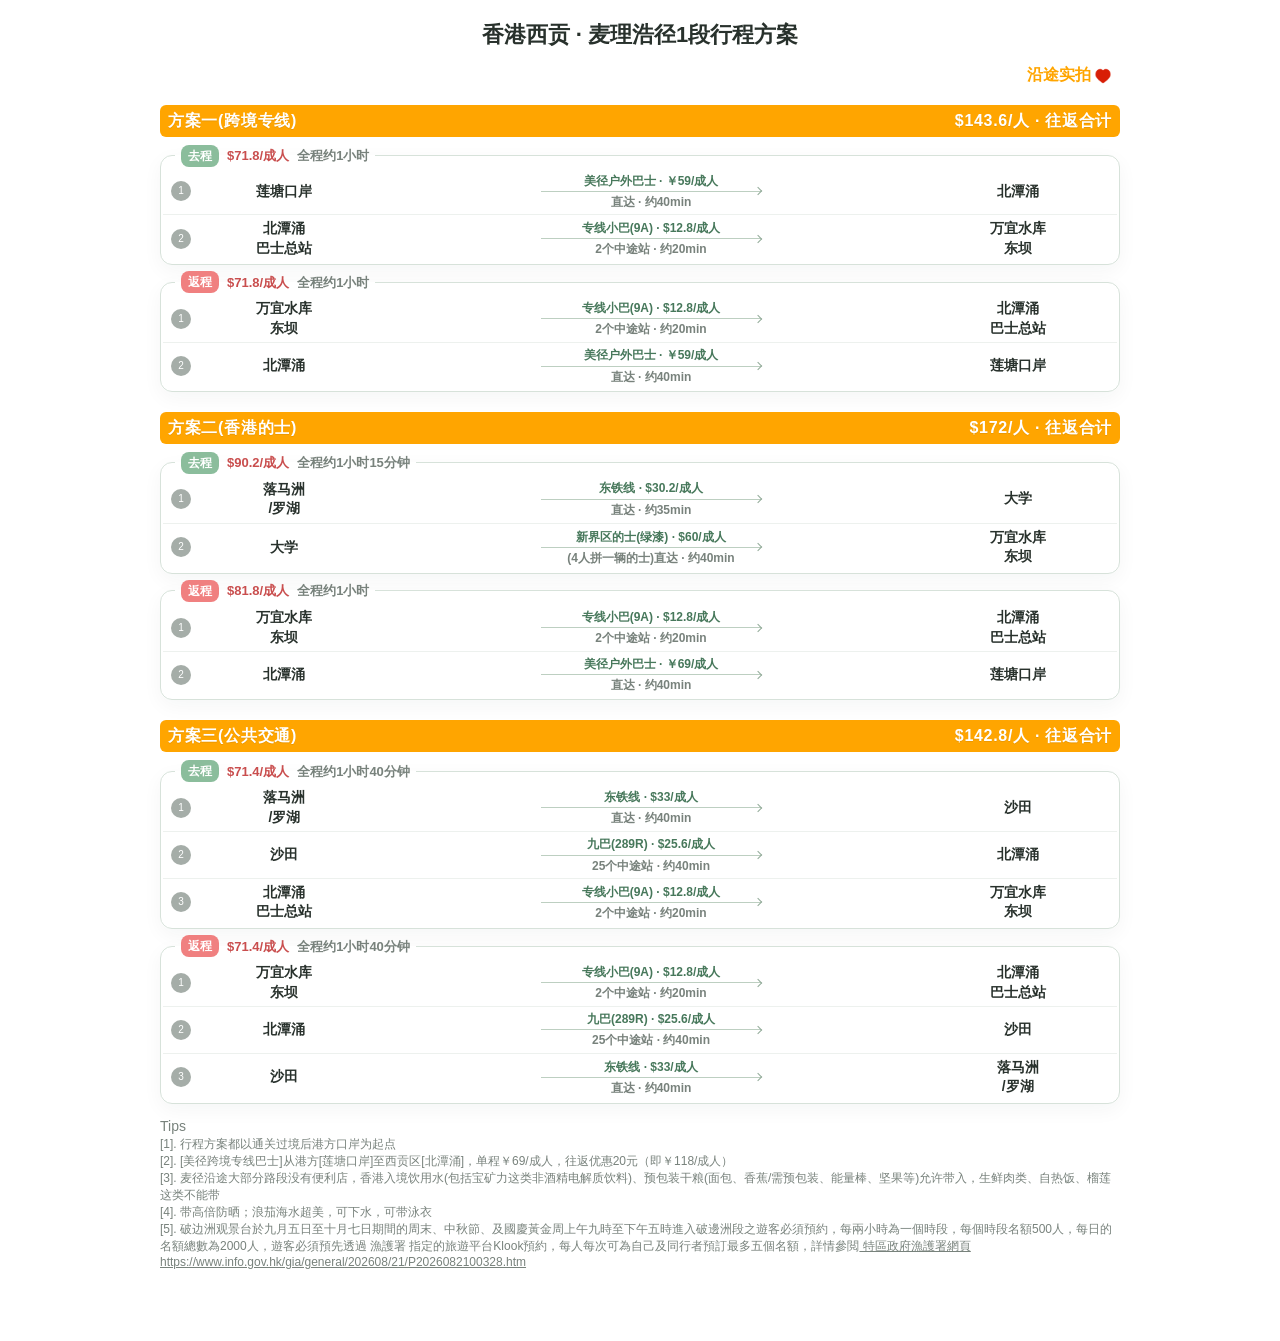
==== index.html @ bbc5a684 "init" ====
<!DOCTYPE html>
<html lang="zh-CN">

<head>
  <meta charset="UTF-8">
  <meta name="viewport" content="width=device-width, initial-scale=1">
  <title>香港西贡麦理浩径1段行程方案</title>
  <link rel="icon" type="image/png" href="logo.png" />
  <link rel="stylesheet" href="style.css?v=202610222100">
</head>

<body>
  <main class="page">
    <h2 class="page-title">香港西贡 · 麦理浩径1段行程方案</h2>
    <div class="gallery-entry">
      <a href="gallery.html">
        <span>沿途实拍</span>
        <img src="static/in.png" width="18" height="18">
      </a>
    </div>
    <section>
      <h1 class="plan-heading">
        <span class="plan-name">方案一(跨境专线)</span>
        <span class="plan-name">$143.6/人 · 往返合计</span>
      </h1>

      <!-- 去程 -->
      <fieldset class="trip-card">
        <legend class="trip-legend">
          <span class="direction">去程</span>
          <span class="total-price">$71.8/成人</span>
          <span class="duration">全程约1小时</span>
        </legend>

        <div class="leg">
          <span class="leg-tag">1</span>

          <div class="route-flow">
            <div class="route-point start"> 莲塘口岸 </div>

            <div class="route-track">
              <span class="track-fare">美径户外巴士 · ￥59/成人</span>
              <div class="route-line"></div>
              <span class="track-note">直达 · 约40min</span>
            </div>

            <div class="route-point end">北潭涌</div>
          </div>
        </div>

        <div class="leg">
          <span class="leg-tag">2</span>

          <div class="route-flow">
            <div class="route-point start">北潭涌<br>巴士总站</div>

            <div class="route-track">
              <span class="track-fare">专线小巴(9A) · $12.8/成人</span>
              <div class="route-line"></div>
              <span class="track-note"> 2个中途站 · 约20min </span>
            </div>

            <div class="route-point end">万宜水库<br>东坝</div>
          </div>
        </div>
      </fieldset>

      <!-- 返程 -->
      <fieldset class="trip-card">
        <legend class="trip-legend">
          <span class="direction2">返程</span>
          <span class="total-price">$71.8/成人</span>
          <span class="duration">全程约1小时</span>
        </legend>

        <div class="leg">
          <span class="leg-tag">1</span>

          <div class="route-flow">
            <div class="route-point start">万宜水库<br>东坝</div>

            <div class="route-track">
              <span class="track-fare">专线小巴(9A) · $12.8/成人</span>
              <div class="route-line"></div>
              <span class="track-note"> 2个中途站 · 约20min </span>
            </div>

            <div class="route-point end">北潭涌<br>巴士总站</div>
          </div>
        </div>

        <div class="leg">
          <span class="leg-tag">2</span>

          <div class="route-flow">
            <div class="route-point start">北潭涌</div>

            <div class="route-track">
              <span class="track-fare">美径户外巴士 · ￥59/成人</span>
              <div class="route-line"></div>
              <span class="track-note">直达 · 约40min</span>
            </div>

            <div class="route-point end"> 莲塘口岸 </div>
          </div>
        </div>
      </fieldset>
    </section>

    <section>
      <h1 class="plan-heading">
        <span class="plan-name">方案二(香港的士)</span>
        <span class="plan-name">$172/人 · 往返合计</span>
      </h1>

      <!-- 去程 -->
      <fieldset class="trip-card">
        <legend class="trip-legend">
          <span class="direction">去程</span>
          <span class="total-price">$90.2/成人</span>
          <span class="duration">全程约1小时15分钟</span>
        </legend>

        <div class="leg">
          <span class="leg-tag">1</span>

          <div class="route-flow">
            <div class="route-point start"> 落马洲<br>/罗湖 </div>

            <div class="route-track">
              <span class="track-fare">东铁线 · $30.2/成人</span>
              <div class="route-line"></div>
              <span class="track-note">直达 · 约35min</span>
            </div>

            <div class="route-point end">大学</div>
          </div>
        </div>

        <div class="leg">
          <span class="leg-tag">2</span>

          <div class="route-flow">
            <div class="route-point start">大学</div>

            <div class="route-track">
              <span class="track-fare">新界区的士(绿漆) · $60/成人</span>
              <div class="route-line"></div>
              <span class="track-note"> (4人拼一辆的士)直达 · 约40min </span>
            </div>

            <div class="route-point end">万宜水库<br>东坝</div>
          </div>
        </div>
      </fieldset>

      <!-- 返程 -->
      <fieldset class="trip-card">
        <legend class="trip-legend">
          <span class="direction2">返程</span>
          <span class="total-price">$81.8/成人</span>
          <span class="duration">全程约1小时</span>
        </legend>

        <div class="leg">
          <span class="leg-tag">1</span>

          <div class="route-flow">
            <div class="route-point start">万宜水库<br>东坝</div>

            <div class="route-track">
              <span class="track-fare">专线小巴(9A) · $12.8/成人</span>
              <div class="route-line"></div>
              <span class="track-note"> 2个中途站 · 约20min </span>
            </div>

            <div class="route-point end">北潭涌<br>巴士总站</div>
          </div>
        </div>

        <div class="leg">
          <span class="leg-tag">2</span>

          <div class="route-flow">
            <div class="route-point start">北潭涌</div>

            <div class="route-track">
              <span class="track-fare">美径户外巴士 · ￥69/成人</span>
              <div class="route-line"></div>
              <span class="track-note">直达 · 约40min</span>
            </div>

            <div class="route-point end"> 莲塘口岸 </div>
          </div>
        </div>
      </fieldset>
    </section>

    <section>
      <h1 class="plan-heading">
        <span class="plan-name">方案三(公共交通)</span>
        <span class="plan-name">$142.8/人 · 往返合计</span>
      </h1>

      <!-- 去程 -->
      <fieldset class="trip-card">
        <legend class="trip-legend">
          <span class="direction">去程</span>
          <span class="total-price">$71.4/成人</span>
          <span class="duration">全程约1小时40分钟</span>
        </legend>

        <div class="leg">
          <span class="leg-tag">1</span>

          <div class="route-flow">
            <div class="route-point start"> 落马洲<br>/罗湖 </div>

            <div class="route-track">
              <span class="track-fare">东铁线 · $33/成人</span>
              <div class="route-line"></div>
              <span class="track-note">直达 · 约40min</span>
            </div>

            <div class="route-point end">沙田</div>
          </div>
        </div>

        <div class="leg">
          <span class="leg-tag">2</span>

          <div class="route-flow">
            <div class="route-point start">沙田</div>

            <div class="route-track">
              <span class="track-fare">九巴(289R) · $25.6/成人</span>
              <div class="route-line"></div>
              <span class="track-note"> 25个中途站 · 约40min </span>
            </div>

            <div class="route-point end">北潭涌</div>
          </div>
        </div>

        <div class="leg">
          <span class="leg-tag">3</span>

          <div class="route-flow">
            <div class="route-point start">北潭涌<br>巴士总站</div>

            <div class="route-track">
              <span class="track-fare">专线小巴(9A) · $12.8/成人</span>
              <div class="route-line"></div>
              <span class="track-note"> 2个中途站 · 约20min </span>
            </div>

            <div class="route-point end">万宜水库<br>东坝</div>
          </div>
        </div>
      </fieldset>

      <!-- 返程 -->
      <fieldset class="trip-card">
        <legend class="trip-legend">
          <span class="direction2">返程</span>
          <span class="total-price">$71.4/成人</span>
          <span class="duration">全程约1小时40分钟</span>
        </legend>

        <div class="leg">
          <span class="leg-tag">1</span>

          <div class="route-flow">
            <div class="route-point start">万宜水库<br>东坝</div>

            <div class="route-track">
              <span class="track-fare">专线小巴(9A) · $12.8/成人</span>
              <div class="route-line"></div>
              <span class="track-note"> 2个中途站 · 约20min </span>
            </div>

            <div class="route-point end">北潭涌<br>巴士总站</div>
          </div>
        </div>

        <div class="leg">
          <span class="leg-tag">2</span>

          <div class="route-flow">
            <div class="route-point start">北潭涌</div>

            <div class="route-track">
              <span class="track-fare">九巴(289R) · $25.6/成人</span>
              <div class="route-line"></div>
              <span class="track-note"> 25个中途站 · 约40min</span>
            </div>

            <div class="route-point end">沙田</div>
          </div>
        </div>

        <div class="leg">
          <span class="leg-tag">3</span>

          <div class="route-flow">
            <div class="route-point start"> 沙田 </div>

            <div class="route-track">
              <span class="track-fare">东铁线 · $33/成人</span>
              <div class="route-line"></div>
              <span class="track-note">直达 · 约40min</span>
            </div>

            <div class="route-point end">落马洲<br>/罗湖</div>
          </div>
        </div>
      </fieldset>
    </section>

    <header class="intro">
      <p class="tips"> Tips </p>
      <p class="notice"> [1]. 行程方案都以通关过境后港方口岸为起点 </p>
      <p class="notice"> [2]. [美径跨境专线巴士]从港方[莲塘口岸]至西贡区[北潭涌]，单程￥69/成人，往返优惠20元（即￥118/成人） </p>
      <p class="notice"> [3]. 麦径沿途大部分路段没有便利店，香港入境饮用水(包括宝矿力这类非酒精电解质饮料)、预包装干粮(面包、香蕉/需预包装、能量棒、坚果等)允许带入，生鲜肉类、自热饭、榴莲这类不能带
      </p>
      <p class="notice"> [4]. 带高倍防晒；浪茄海水超美，可下水，可带泳衣 </p>
      <p class="notice"> [5].
        破边洲观景台於九月五日至十月七日期間的周末、中秋節、及國慶黃金周上午九時至下午五時進入破邊洲段之遊客必須預約，每兩小時為一個時段，每個時段名額500人，每日的名額總數為2000人，遊客必須預先透過 漁護署
        指定的旅遊平台Klook預約，每人每次可為自己及同行者預訂最多五個名額，詳情參閲<a
          href="https://www.info.gov.hk/gia/general/202608/21/P2026082100328.htm">
          特區政府漁護署網頁<br>https://www.info.gov.hk/gia/general/202608/21/P2026082100328.htm</a></p>
    </header>
  </main>
  <div class="page-loading" id="page-loading">
    <div class="spinner"></div>
  </div>

  <script>
    const pageLoading = document.getElementById('page-loading');

    document.querySelectorAll('.gallery-entry a, .notice a').forEach(link => {
      link.addEventListener('click', () => {
        pageLoading.classList.add('show');
      });
    });

    window.addEventListener('pageshow', () => {
      pageLoading.classList.remove('show');
    });
  </script>
</body>

</html>
---- style.css ----
:root {
    --bg: #ffffff;
    --ink: #28312c;
    --muted: #78827c;
    --green: #8bbd9c;
    --green-dark: #47785b;
    --line: #d6e0d8;
    --red: #c94e4e;
    --lightred: lightcoral;
}

* {
    box-sizing: border-box;
    -webkit-tap-highlight-color: transparent;
}

body {
    margin: 0;
    background: var(--bg);
    color: var(--ink);
    font-family: -apple-system, BlinkMacSystemFont, "Segoe UI",
        "PingFang SC", "Microsoft YaHei", sans-serif;
    -webkit-font-smoothing: antialiased;
}

.page {
    /* 宽屏时封顶960px；窄屏时是"屏宽减20px"，即左右各留10px间隙 */
    width: min(960px, calc(100% - 20px));
    margin: 0 auto;
    /* 上 左右 下 */
    padding: 20px 0 20px;
}

.page-title {
    margin: 0 0 12px;
    padding: 0;
    line-height: 1.4;
    font-size: 22px;
    font-weight: 700;
    text-align: center;
    color: var(--ink);
}

.gallery-entry {
    display: flex;
    justify-content: flex-end;
    text-align: right;
    margin: 16px 8px 0;
}

.gallery-entry a {
    display: inline-flex;
    align-items: center;
    gap: 3px;
    text-decoration: none;
    color: orange;
    font-weight: bold;
    margin-left: auto;
}

.gallery-entry img {
    width: 18px;
    height: 18px;
    flex-shrink: 0;
}

.gallery-entry a span {
    line-height: 1;
    transform: translateY(-1.5px);
}

.plan-heading {
    display: flex;
    justify-content: space-between;
    align-items: center;
    padding: 8px 8px;
    border-radius: 6px;
    background: orange;
    line-height: 1;
    text-shadow: 0 1px 0 rgba(0, 0, 0, .08);
}

.plan-name {
    display: flex;
    align-items: center;
    line-height: 1;
    font-size: 16px;
    color: white;
    font-weight: 700;
    letter-spacing: 0.7px;
}

/* 行程卡片 */
.trip-card {
    min-width: 0;
    margin: 6px 0;
    padding: 2px 2px;
    border: 1px solid #d7e2da;
    border-radius: 12px;
    background: white;
    box-shadow: 0 6px 20px rgba(29, 48, 37, .045);
}

/* 把每组第一个卡片上移，抵消legend占掉的高度，视觉上和橙色标题贴紧 */
section .trip-card:first-of-type {
    margin-top: -12px;
}

.trip-legend {
    display: flex;
    align-items: center;
    flex-wrap: wrap;
    gap: 8px;
    min-width: 0;
    margin: 0 12px;
    padding: 0 6px;
    border: 0;
    line-height: 1;
}

/* 去程 */
.direction {
    display: inline-block;
    padding: 5px 7px;
    border-radius: 8px;
    background: var(--green);
    color: white;
    font-size: 12px;
    font-weight: 750;
}

/* 返程 */
.direction2 {
    display: inline-block;
    padding: 5px 7px;
    border-radius: 8px;
    background: var(--lightred);
    color: white;
    font-size: 12px;
    font-weight: 750;
}

/* 价格文字：透明背景 */
.total-price {
    color: var(--red);
    font-size: 13px;
    font-weight: 800;
    background: transparent;
    font-variant-numeric: tabular-nums;
}

/* 时长文字：透明背景 */
.duration {
    color: var(--muted);
    font-size: 13px;
    font-weight: 700;
    background: transparent;
}

.leg {
    display: grid;
    grid-template-columns: 20px minmax(0, 1fr);
    align-items: center;
    gap: 2px;
    padding: 4px 8px;
}

/* +是相邻兄弟选择器：只有"紧跟在另一个.leg后面的.leg才加border-top，第一行不会有顶部线 */
.leg+.leg {
    border-top: 1px solid #edf1ee;
}

/* 数字圆圈 */
.leg-tag {
    display: inline-flex;
    align-items: center;
    justify-content: center;
    width: 20px;
    height: 20px;
    border-radius: 50%;
    background: #a5ada8;
    color: white;
    font-size: 10px;
    line-height: 1;
    white-space: nowrap;
    box-sizing: border-box;
    padding: 0;
    text-align: center;
}

/* 起点 | 中间路线信息 | 终点 */
.route-flow {
    display: grid;
    grid-template-columns: minmax(0, 1fr) minmax(0, 3fr) minmax(0, 1fr);
    align-items: center;
    gap: 1px;
    min-width: 0;
}

/* 出发/到达 */
.route-point {
    min-width: 0;
    font-size: 14px;
    font-weight: 750;
    line-height: 1.4;
    overflow-wrap: anywhere;
}

.route-point.start {
    text-align: center;
}

.route-point.end {
    text-align: center;
}

/* 中间路线信息内部又是一个网格 */
.route-track {
    display: grid;
    grid-template-rows: auto 1px auto;
    align-items: center;
    justify-items: center;
    text-align: center;
    min-width: 0;
    line-height: 1.35;
}

/* 路线信息第一行：专线小巴(9A) · $12.8/成人 */
.track-fare {
    grid-row: 1;
    padding-bottom: 2px;
    color: var(--green-dark);
    font-size: 12px;
    font-weight: 800;
    white-space: nowrap;
    font-variant-numeric: tabular-nums;
    text-align: center;
}

/* 路线信息第二行：线 */
.route-line {
    grid-row: 2;
    position: relative;
    height: 1px;
    width: 95%;
    min-width: 160px;
    max-width: 220px;
    background: #bdcfc1;
    justify-self: center;
}

/* 路线信息：箭头 */
.route-line::after {
    content: "";
    position: absolute;
    right: 0;
    top: 50%;
    width: 5px;
    height: 5px;
    border-top: 1px solid #91aa98;
    border-right: 1px solid #91aa98;
    transform: translateY(-50%) rotate(45deg);
}

/* 路线信息第三行：2个中途站 · 约20分钟 */
.track-note {
    grid-row: 3;
    padding-top: 2px;
    color: var(--muted);
    font-size: 12px;
    font-weight: bolder;
    text-align: center;
    white-space: nowrap;
}

.intro {
    margin-bottom: 52px;
}

.tips {
    margin-bottom: 2px;
    color: var(--muted);
    font-size: 14px;
}

.notice {
    margin: 0;
    color: var(--muted);
    font-size: 12px;
}

.notice a {
    overflow-wrap: anywhere;
    color: var(--muted);
    word-break: break-all;
}

/* 页面加载 loading 遮罩 */
.page-loading {
    position: fixed;
    inset: 0;
    background: rgba(255, 255, 255, .8);
    display: none;
    align-items: center;
    justify-content: center;
    z-index: 999;
}

.page-loading.show {
    display: flex;
}

/* 转圈动画 */
.page-loading .spinner {
    width: 36px;
    height: 36px;
    border: 3px solid #ddd;
    border-top-color: orange;
    border-radius: 50%;
    animation: spin .8s linear infinite;
}

@keyframes spin {
    to {
        transform: rotate(360deg);
    }
}
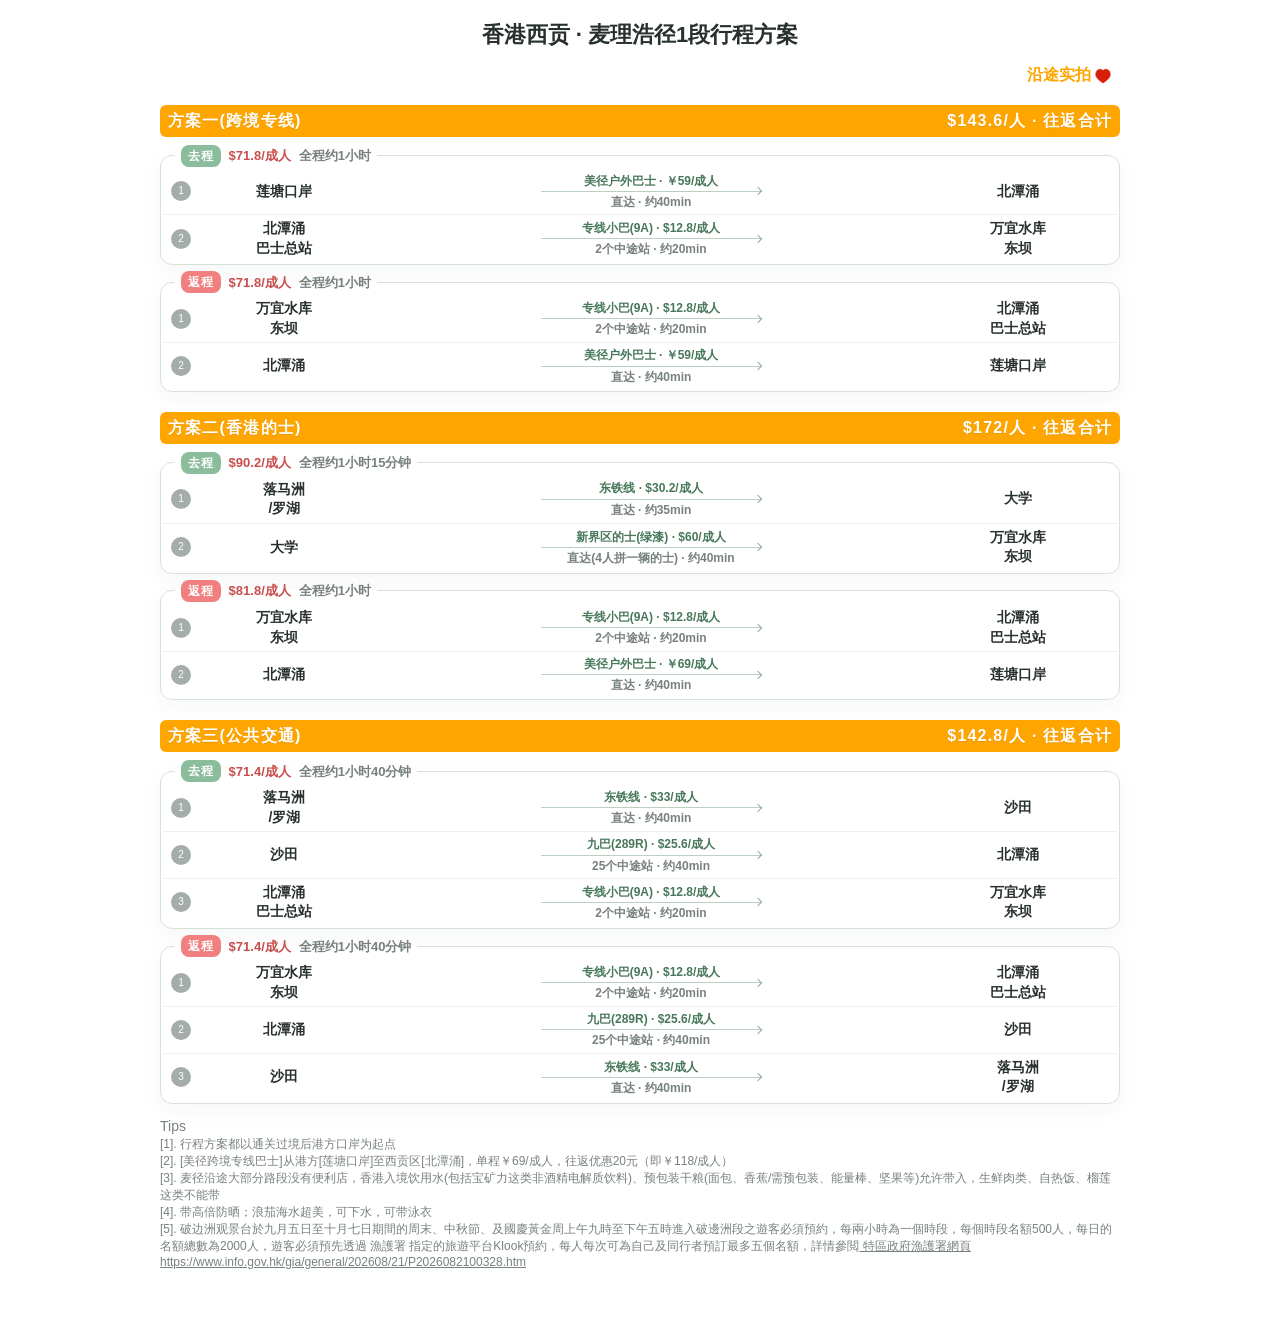
==== commit 9d783807: "no pain" ====
--- a/index.html
+++ b/index.html
@@ -146,7 +146,7 @@
             <div class="route-track">
               <span class="track-fare">新界区的士(绿漆) · $60/成人</span>
               <div class="route-line"></div>
-              <span class="track-note"> (4人拼一辆的士)直达 · 约40min </span>
+              <span class="track-note"> 直达(4人拼一辆的士) · 约40min </span>
             </div>
 
             <div class="route-point end">万宜水库<br>东坝</div>
--- a/style.css
+++ b/style.css
@@ -87,7 +87,7 @@
     font-size: 16px;
     color: white;
     font-weight: 700;
-    letter-spacing: 0.7px;
+    letter-spacing: 1.2px;
 }
 
 /* 行程卡片 */
@@ -127,6 +127,7 @@
     color: white;
     font-size: 12px;
     font-weight: 750;
+    letter-spacing: 0.8px;
 }
 
 /* 返程 */
@@ -138,6 +139,7 @@
     color: white;
     font-size: 12px;
     font-weight: 750;
+    letter-spacing: 0.8px;
 }
 
 /* 价格文字：透明背景 */
